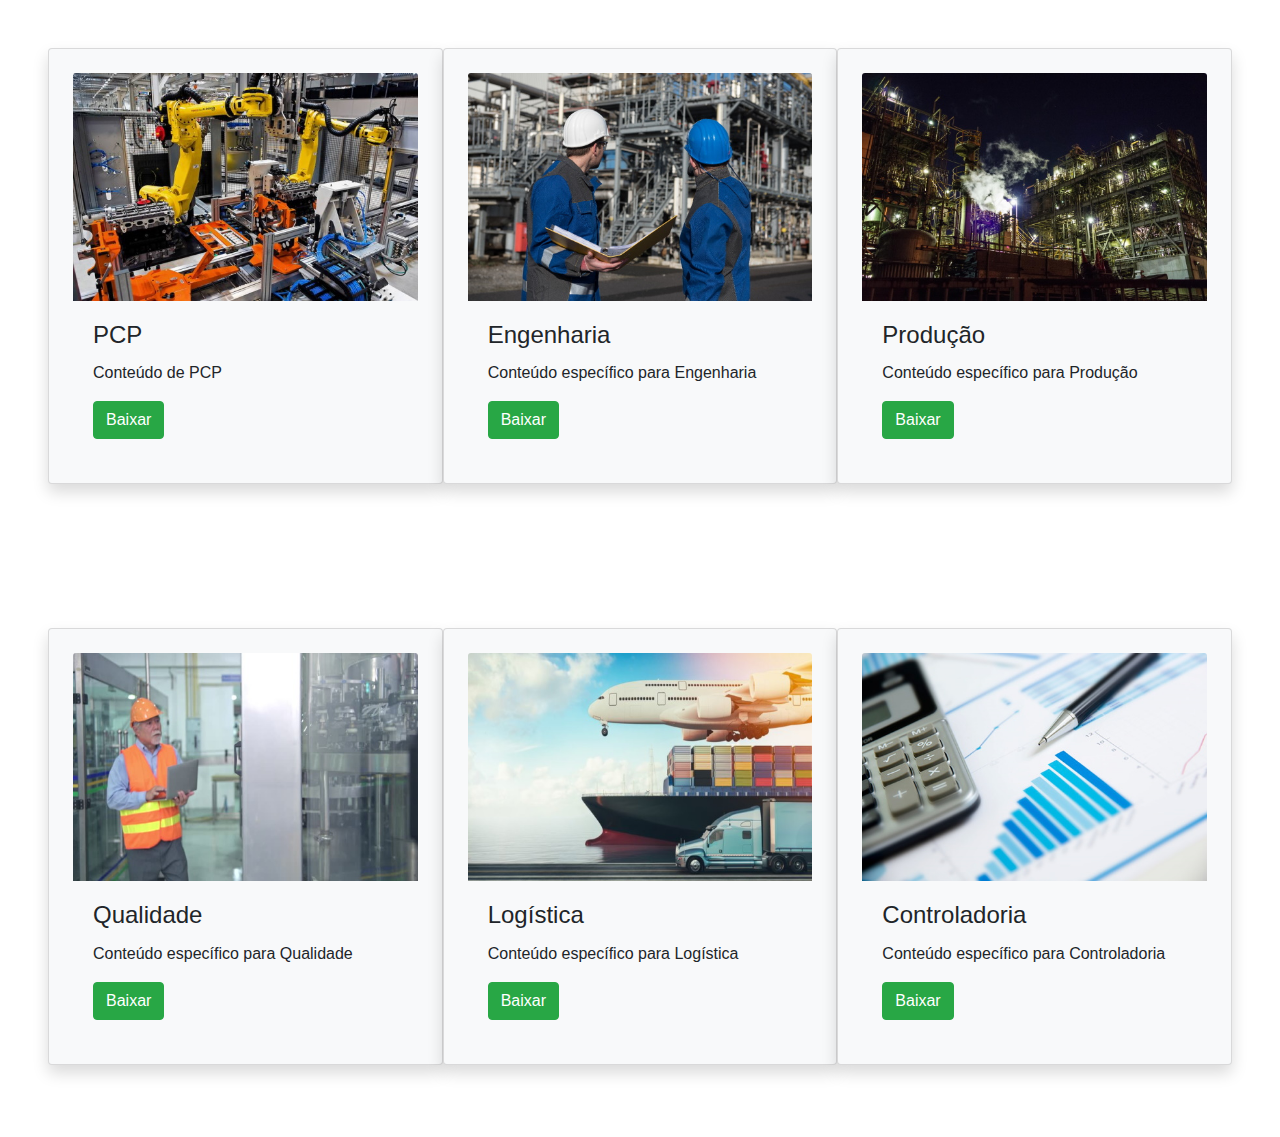
==== am_br.html @ aaa5ffd7 "Commit inicial do projeto" ====
<!doctype html>
<html lang="en">
  <head>
    <!-- Required meta tags -->
    <meta charset="utf-8">
    <meta name="viewport" content="width=device-width, initial-scale=1, shrink-to-fit=no">

    <!-- Bootstrap CSS -->
    <link rel="stylesheet" href="https://stackpath.bootstrapcdn.com/bootstrap/4.4.1/css/bootstrap.min.css" integrity="sha384-Vkoo8x4CGsO3+Hhxv8T/Q5PaXtkKtu6ug5TOeNV6gBiFeWPGFN9MuhOf23Q9Ifjh" crossorigin="anonymous">

    <title>BCP Kawasaki</title>
    </head>
    <body>
        <!--Primeira Div contem PCP, Engenharia e Produção-->
        <div class="d-flex justify-content-around p-5 mb-4 bg-white">
            <div class="card shadow p-4 mb-4 bg-light" style="width:400px">
                <img class="card-img-top" src="img/pcp.jpg" alt="Card image">
                <div class="card-body">
                <h4 class="card-title">PCP</h4>
                <p class="card-text">Conteúdo de PCP</p>
                <a href="#" class="btn btn-success">Baixar</a>
                </div>
            </div>
            <div class="card shadow p-4 mb-4 bg-light" style="width:400px">
                <img class="card-img-top" src="img/engenharia.jpg" alt="Card image">
                <div class="card-body">
                <h4 class="card-title">Engenharia</h4>
                <p class="card-text">Conteúdo específico para Engenharia</p>
                <a href="#" class="btn btn-success">Baixar</a>
                </div>
            </div>
            <div class="card shadow p-4 mb-4 bg-light" style="width:400px">
                <img class="card-img-top" src="img/factory.jpg" alt="Card image">
                <div class="card-body">
                <h4 class="card-title">Produção</h4>
                <p class="card-text">Conteúdo específico para Produção</p>
                <a href="#" class="btn btn-success">Baixar</a>
                </div>
            </div>
        </div>
        <!--Segunda Div contem Qualidade, Logística e controladoria-->
        <div class="d-flex justify-content-around p-5 bg-white">
            <div class="card shadow p-4 mb-4 bg-light" style="width:400px">
                <img class="card-img-top" src="img/quality.jpg" alt="Card image">
                <div class="card-body">
                <h4 class="card-title">Qualidade</h4>
                <p class="card-text">Conteúdo específico para Qualidade</p>
                <a href="#" class="btn btn-success">Baixar</a>
                </div>
            </div>
            <div class="card shadow p-4 mb-4 bg-light" style="width:400px">
                <img class="card-img-top" src="img/logistica.jpg" alt="Card image">
                <div class="card-body">
                <h4 class="card-title">Logística</h4>
                <p class="card-text">Conteúdo específico para Logística</p>
                <a href="#" class="btn btn-success">Baixar</a>
                </div>
            </div>
            <div class="card shadow p-4 mb-4 bg-light" style="width:400px">
                <img class="card-img-top" src="img/controladoria.jpg" alt="Card image">
                <div class="card-body">
                <h4 class="card-title">Controladoria</h4>
                <p class="card-text">Conteúdo específico para Controladoria</p>
                <a href="#" class="btn btn-success">Baixar</a>
                </div>
            </div>
        </div>
    <script src="https://code.jquery.com/jquery-3.4.1.slim.min.js" integrity="sha384-J6qa4849blE2+poT4WnyKhv5vZF5SrPo0iEjwBvKU7imGFAV0wwj1yYfoRSJoZ+n" crossorigin="anonymous"></script>
    <script src="https://cdn.jsdelivr.net/npm/popper.js@1.16.0/dist/umd/popper.min.js" integrity="sha384-Q6E9RHvbIyZFJoft+2mJbHaEWldlvI9IOYy5n3zV9zzTtmI3UksdQRVvoxMfooAo" crossorigin="anonymous"></script>
    <script src="https://stackpath.bootstrapcdn.com/bootstrap/4.4.1/js/bootstrap.min.js" integrity="sha384-wfSDF2E50Y2D1uUdj0O3uMBJnjuUD4Ih7YwaYd1iqfktj0Uod8GCExl3Og8ifwB6" crossorigin="anonymous"></script>
  </body>
</html>
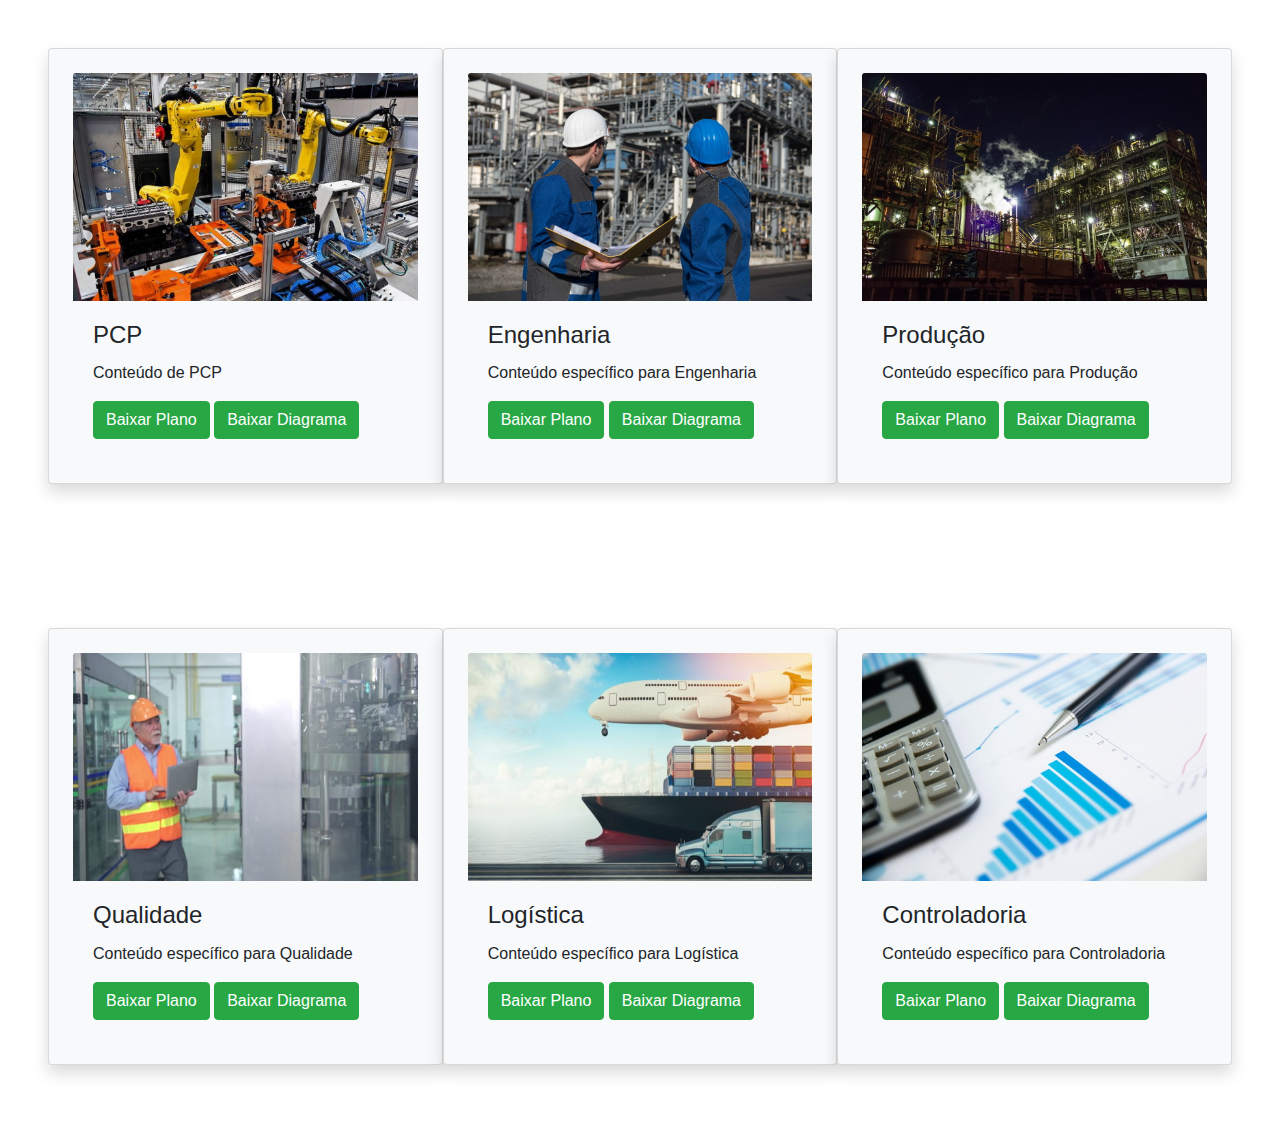
==== commit 2d7df80c: "Adicionados arquivos em São Paulo, e Download de arquivos XLSX, feitas auterações no leiaute" ====
--- a/am_br.html
+++ b/am_br.html
@@ -18,7 +18,8 @@
                 <div class="card-body">
                 <h4 class="card-title">PCP</h4>
                 <p class="card-text">Conteúdo de PCP</p>
-                <a href="#" class="btn btn-success">Baixar</a>
+                <a href="#" class="btn btn-success">Baixar Plano</a>
+                <a href="#" class="btn btn-success">Baixar Diagrama</a>
                 </div>
             </div>
             <div class="card shadow p-4 mb-4 bg-light" style="width:400px">
@@ -26,7 +27,8 @@
                 <div class="card-body">
                 <h4 class="card-title">Engenharia</h4>
                 <p class="card-text">Conteúdo específico para Engenharia</p>
-                <a href="#" class="btn btn-success">Baixar</a>
+                <a href="#" class="btn btn-success">Baixar Plano</a>
+                <a href="#" class="btn btn-success">Baixar Diagrama</a>
                 </div>
             </div>
             <div class="card shadow p-4 mb-4 bg-light" style="width:400px">
@@ -34,7 +36,8 @@
                 <div class="card-body">
                 <h4 class="card-title">Produção</h4>
                 <p class="card-text">Conteúdo específico para Produção</p>
-                <a href="#" class="btn btn-success">Baixar</a>
+                <a href="#" class="btn btn-success">Baixar Plano</a>
+                <a href="#" class="btn btn-success">Baixar Diagrama</a>
                 </div>
             </div>
         </div>
@@ -45,7 +48,8 @@
                 <div class="card-body">
                 <h4 class="card-title">Qualidade</h4>
                 <p class="card-text">Conteúdo específico para Qualidade</p>
-                <a href="#" class="btn btn-success">Baixar</a>
+                <a href="#" class="btn btn-success">Baixar Plano</a>
+                <a href="#" class="btn btn-success">Baixar Diagrama</a>
                 </div>
             </div>
             <div class="card shadow p-4 mb-4 bg-light" style="width:400px">
@@ -53,7 +57,8 @@
                 <div class="card-body">
                 <h4 class="card-title">Logística</h4>
                 <p class="card-text">Conteúdo específico para Logística</p>
-                <a href="#" class="btn btn-success">Baixar</a>
+                <a href="#" class="btn btn-success">Baixar Plano</a>
+                <a href="#" class="btn btn-success">Baixar Diagrama</a>
                 </div>
             </div>
             <div class="card shadow p-4 mb-4 bg-light" style="width:400px">
@@ -61,7 +66,8 @@
                 <div class="card-body">
                 <h4 class="card-title">Controladoria</h4>
                 <p class="card-text">Conteúdo específico para Controladoria</p>
-                <a href="#" class="btn btn-success">Baixar</a>
+                <a href="#" class="btn btn-success">Baixar Plano</a>
+                <a href="#" class="btn btn-success">Baixar Diagrama</a>
                 </div>
             </div>
         </div>
